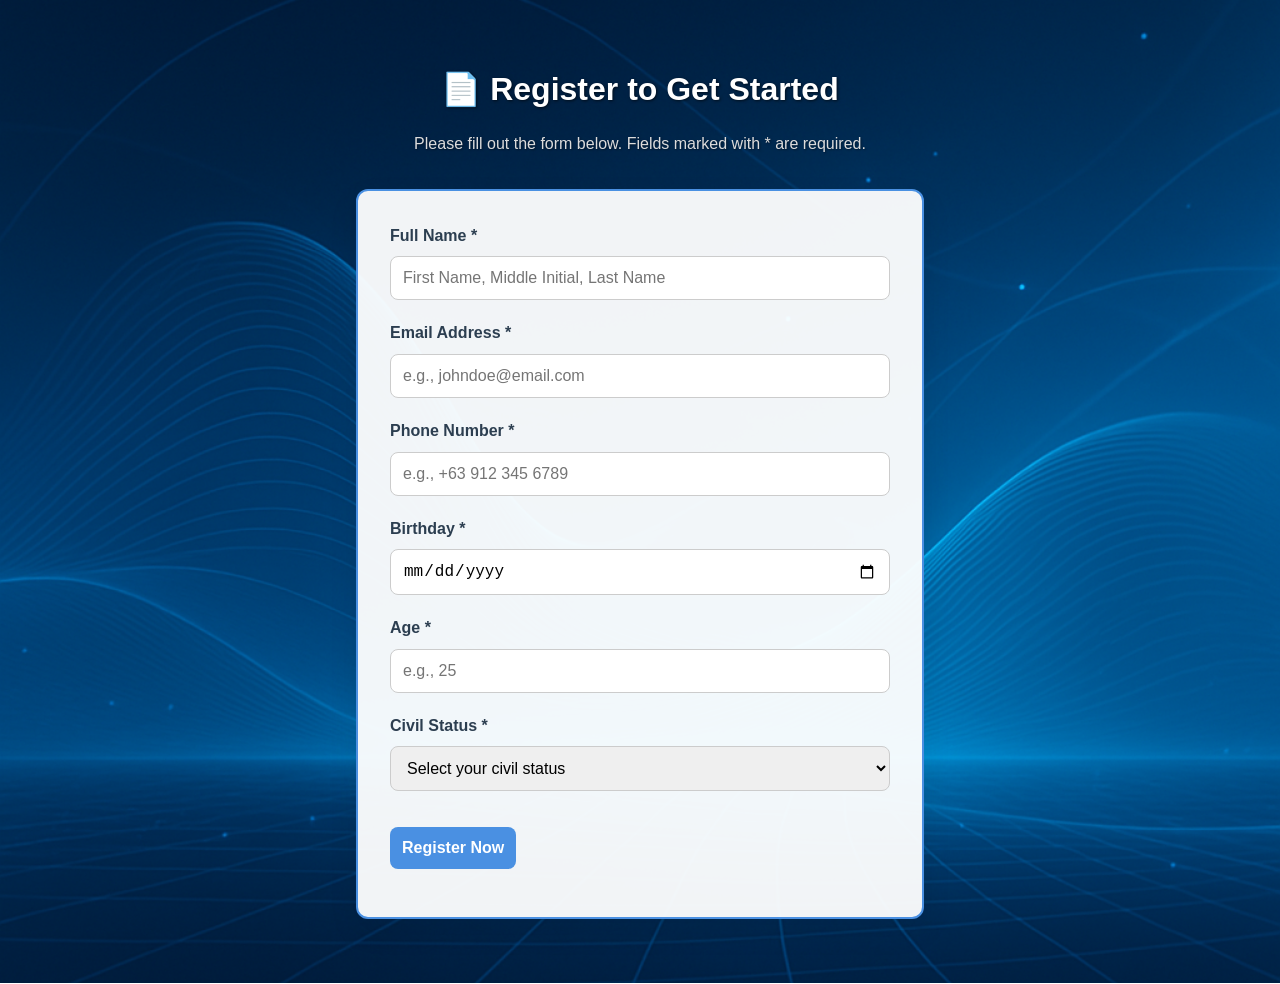
==== index.html @ 9e721e57 "updating the repo" ====
<!DOCTYPE html>
<html lang="en">
<head>
  <meta charset="UTF-8" />
  <title>User Registration</title>
  <link rel="stylesheet" href="styles.css" />
</head>
<body>
  <div class="container">
    <h2 class="form-title">📄 Register to Get Started
    </h2>
    <p class="form-subtitle">
      Please fill out the form below. Fields marked with * are required.
    </p>

    <form id="registerForm" class="card emphasized">
      <div class="form-group">
        <label for="name">Full Name *</label>
        <input type="text" id="name" placeholder="First Name, Middle Initial, Last Name" required />
      </div>

      <div class="form-group">
        <label for="email">Email Address *</label>
        <input type="email" id="email" placeholder="e.g., johndoe@email.com" required />
      </div>

      <div class="form-group">
        <label for="phone">Phone Number *</label>
        <input type="tel" id="phone" placeholder="e.g., +63 912 345 6789" required />
      </div>

      <div class="form-group">
        <label for="birthday">Birthday *</label>
        <input type="date" id="birthday" required />
      </div>

      <div class="form-group">
        <label for="age">Age *</label>
        <input type="number" id="age" placeholder="e.g., 25" required />
      </div>

      <div class="form-group">
        <label for="civilStatus">Civil Status *</label>
        <select id="civilStatus" required>
          <option value="" disabled selected>Select your civil status</option>
          <option value="Single">Single</option>
          <option value="Married">Married</option>
          <option value="Widowed">Widowed</option>
          <option value="Separated">Separated</option>
        </select>
      </div>

      <button type="submit">Register Now</button>
      <div id="message" class="message"></div>
    </form>
  </div>

  <script>
    const webhookUrl = 'https://jjquintanilla.app.n8n.cloud/webhook/registration';

    document.getElementById('registerForm').addEventListener('submit', function (e) {
      e.preventDefault();

      const name = document.getElementById('name').value.trim();
      const email = document.getElementById('email').value.trim();
      const phone = document.getElementById('phone').value.trim();
      const birthday = document.getElementById('birthday').value.trim();
      const age = document.getElementById('age').value.trim();
      const civilStatus = document.getElementById('civilStatus').value;
      const messageEl = document.getElementById('message');

      messageEl.innerHTML = '';
      messageEl.className = 'message';

      fetch(webhookUrl, {
        method: 'POST',
        headers: { 'Content-Type': 'application/json' },
        body: JSON.stringify({ name, email, phone, birthday, age, civilStatus })
      })
        .then(res => {
          if (res.redirected) {
            window.location.href = res.url;
            return;
          }
          return res.ok ? res.json().catch(() => ({})) : Promise.reject(res);
        })
        .then(() => {
          messageEl.classList.add('success');
          messageEl.innerText = '✅ Success! Confirmation email sent.';
          document.getElementById('registerForm').reset();
        })
        .catch(() => {
          messageEl.classList.add('error');
          messageEl.innerText = '❌ Something went wrong. Please try again.';
        });
    });
  </script>
</body>
</html>
---- styles.css ----
* {
    box-sizing: border-box;
  }
  
  body {
    font-family: 'Segoe UI', sans-serif;
    margin: 0;
    padding: 0;
    background: url('Public/background.png') no-repeat center center fixed;
    background-size: cover;
    line-height: 1.6;
  }
  
  .container {
    max-width: 600px;
    margin: 4rem auto;
    padding: 0 1rem;
  }
  
  .form-title {
    text-align: center;
    font-size: 2rem;
    color: #ffffff;
    text-shadow: 1px 1px 3px rgba(0, 0, 0, 0.6);
    margin-bottom: 0.5rem;
  }
  
  .form-subtitle {
    text-align: center;
    font-size: 1rem;
    color: #dcdcdc;
    text-shadow: 1px 1px 2px rgba(0, 0, 0, 0.4);
    margin-bottom: 2rem;
  }
  
  .card,
  .success-card {
    background: rgba(255, 255, 255, 0.95);
    padding: 2rem;
    border-radius: 0.75rem;
    box-shadow: 0 8px 20px rgba(0, 0, 0, 0.08);
  }
  
  .emphasized {
    border: 2px solid #4a90e2;
    transition: box-shadow 0.3s ease;
  }
  
  .emphasized:hover {
    box-shadow: 0 0 20px rgba(74, 144, 226, 0.3);
  }
  
  .form-group {
    display: flex;
    flex-direction: column;
    gap: 0.5rem;
    margin-bottom: 1.25rem;
  }
  
  label {
    font-weight: 600;
    color: #2c3e50;
  }
  
  input,
  select,
  button {
    font-size: 1rem;
    padding: 0.75rem;
    border-radius: 0.5rem;
    transition: all 0.2s ease;
  }
  
  input,
  select {
    border: 1px solid #ccc;
  }
  
  input:focus,
  select:focus {
    border-color: #4a90e2;
    outline: none;
  }
  
  button {
    font-weight: bold;
    color: #fff;
    background-color: #4a90e2;
    border: none;
    cursor: pointer;
    margin-top: 1rem;
  }
  
  button:hover {
    background-color: #357ac9;
  }
  
  .message {
    margin-top: 1rem;
    font-size: 0.95rem;
    text-align: center;
  }
  
  .success {
    color: green;
  }
  
  .error {
    color: red;
  }
  /* Ensure same white background card with slight transparency */
.card,
.success-card {
  background: rgba(255, 255, 255, 0.95);
  padding: 2rem;
  border-radius: 0.75rem;
  box-shadow: 0 12px 30px rgba(0, 0, 0, 0.08);
}

/* Match green tone and shadow for success card */
.success-card {
  border: 2px solid #357ac9;
  box-shadow: 0 0 15px rgba(67, 160, 71, 0.2);
  text-align: center;
}

.success-card h2 {
  color: #4a90e2;
  text-shadow: 1px 1px 2px rgba(0, 0, 0, 0.1);
}

/* Match the green button to the verified message */
.success-card button {
  background-color: #4a90e2;;
  color: white;
  border: none;
  font-weight: bold;
  padding: 0.75rem 1.5rem;
  border-radius: 6px;
  font-size: 1rem;
  cursor: pointer;
  transition: background-color 0.3s ease;
}

.success-card button:hover {
  background-color: #357ac9;
}
.form-subtitle-1 {
    text-align: center;
    color: #2c2727;
    font-size: 1.05rem;
    font-weight: 400;
    margin-top: -10px;
    margin-bottom: 2rem;
    text-shadow: 1px 1px 2px rgba(0, 0, 0, 0.4);
  }
  
  .underage-card {
    text-align: center;
    background-color: rgba(255, 255, 255, 0.95);
    padding: 40px 30px;
    border: 2px solid #e53935;
    box-shadow: 0 0 20px rgba(229, 57, 53, 0.15);
  }
  
  .underage-card h2 {
    color: #e53935;
  }
  
  .underage-card button {
    background-color: #e53935;
    color: white;
    padding: 12px 20px;
    font-weight: bold;
    border-radius: 6px;
    border: none;
    cursor: pointer;
    transition: background-color 0.3s;
  }
  
  .underage-card button:hover {
    background-color: #c62828;
  }
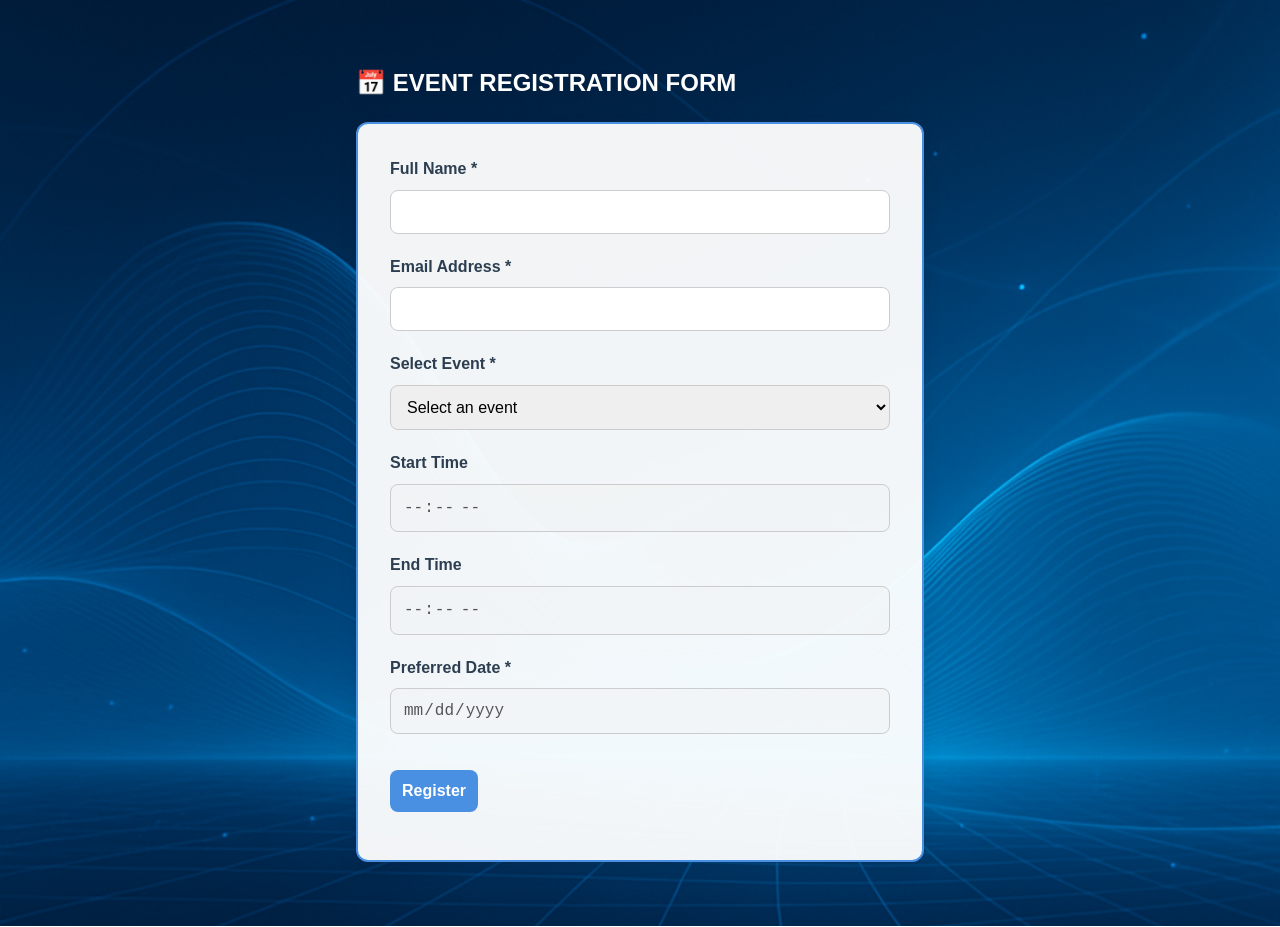
==== commit 94baf14e: "updated nodes" ====
--- a/index.html
+++ b/index.html
@@ -2,98 +2,55 @@
 <html lang="en">
 <head>
   <meta charset="UTF-8" />
-  <title>User Registration</title>
+  <title>Event Registration</title>
   <link rel="stylesheet" href="styles.css" />
 </head>
 <body>
   <div class="container">
-    <h2 class="form-title">📄 Register to Get Started
-    </h2>
-    <p class="form-subtitle">
-      Please fill out the form below. Fields marked with * are required.
-    </p>
-
-    <form id="registerForm" class="card emphasized">
+    <h2>📅 EVENT REGISTRATION FORM</h2>
+    <form id="eventForm" class="card emphasized">
       <div class="form-group">
         <label for="name">Full Name *</label>
-        <input type="text" id="name" placeholder="First Name, Middle Initial, Last Name" required />
+        <input type="text" id="name" required />
       </div>
 
       <div class="form-group">
         <label for="email">Email Address *</label>
-        <input type="email" id="email" placeholder="e.g., johndoe@email.com" required />
+        <input type="email" id="email" required />
       </div>
 
       <div class="form-group">
-        <label for="phone">Phone Number *</label>
-        <input type="tel" id="phone" placeholder="e.g., +63 912 345 6789" required />
+        <label for="event">Select Event *</label>
+        <select id="event" required>
+          <option value="" disabled selected>Select an event</option>
+          <option value="Web Dev Bootcamp">Web Dev Bootcamp</option>
+          <option value="AI Intro Session">AI Intro Session</option>
+          <option value="UI/UX Masterclass">UI/UX Masterclass</option>
+        </select>
       </div>
 
       <div class="form-group">
-        <label for="birthday">Birthday *</label>
-        <input type="date" id="birthday" required />
+        <label for="startTime">Start Time</label>
+        <input type="time" id="startTime" disabled />
+      </div>
+      
+      <div class="form-group">
+        <label for="endTime">End Time</label>
+        <input type="time" id="endTime" disabled />
+      </div>
+      
+      
+
+      <div class="form-group">
+        <label for="date">Preferred Date *</label>
+        <input type="date" id="date" required disabled />
       </div>
 
-      <div class="form-group">
-        <label for="age">Age *</label>
-        <input type="number" id="age" placeholder="e.g., 25" required />
-      </div>
-
-      <div class="form-group">
-        <label for="civilStatus">Civil Status *</label>
-        <select id="civilStatus" required>
-          <option value="" disabled selected>Select your civil status</option>
-          <option value="Single">Single</option>
-          <option value="Married">Married</option>
-          <option value="Widowed">Widowed</option>
-          <option value="Separated">Separated</option>
-        </select>
-      </div>
-
-      <button type="submit">Register Now</button>
-      <div id="message" class="message"></div>
+      <button type="submit">Register</button>
+      <div id="responseMessage" class="message"></div>
     </form>
   </div>
 
-  <script>
-    const webhookUrl = 'https://jjquintanilla.app.n8n.cloud/webhook/registration';
-
-    document.getElementById('registerForm').addEventListener('submit', function (e) {
-      e.preventDefault();
-
-      const name = document.getElementById('name').value.trim();
-      const email = document.getElementById('email').value.trim();
-      const phone = document.getElementById('phone').value.trim();
-      const birthday = document.getElementById('birthday').value.trim();
-      const age = document.getElementById('age').value.trim();
-      const civilStatus = document.getElementById('civilStatus').value;
-      const messageEl = document.getElementById('message');
-
-      messageEl.innerHTML = '';
-      messageEl.className = 'message';
-
-      fetch(webhookUrl, {
-        method: 'POST',
-        headers: { 'Content-Type': 'application/json' },
-        body: JSON.stringify({ name, email, phone, birthday, age, civilStatus })
-      })
-        .then(res => {
-          if (res.redirected) {
-            window.location.href = res.url;
-            return;
-          }
-          return res.ok ? res.json().catch(() => ({})) : Promise.reject(res);
-        })
-        .then(() => {
-          messageEl.classList.add('success');
-          messageEl.innerText = '✅ Success! Confirmation email sent.';
-          document.getElementById('registerForm').reset();
-        })
-        .catch(() => {
-          messageEl.classList.add('error');
-          messageEl.innerText = '❌ Something went wrong. Please try again.';
-        });
-    });
-  </script>
+  <script src="main.js"></script>
 </body>
-</html>+</html>
--- a/styles.css
+++ b/styles.css
@@ -15,6 +15,7 @@
     max-width: 600px;
     margin: 4rem auto;
     padding: 0 1rem;
+    color: #ffffff;
   }
   
   .form-title {
@@ -109,76 +110,3 @@
     color: red;
   }
   /* Ensure same white background card with slight transparency */
-.card,
-.success-card {
-  background: rgba(255, 255, 255, 0.95);
-  padding: 2rem;
-  border-radius: 0.75rem;
-  box-shadow: 0 12px 30px rgba(0, 0, 0, 0.08);
-}
-
-/* Match green tone and shadow for success card */
-.success-card {
-  border: 2px solid #357ac9;
-  box-shadow: 0 0 15px rgba(67, 160, 71, 0.2);
-  text-align: center;
-}
-
-.success-card h2 {
-  color: #4a90e2;
-  text-shadow: 1px 1px 2px rgba(0, 0, 0, 0.1);
-}
-
-/* Match the green button to the verified message */
-.success-card button {
-  background-color: #4a90e2;;
-  color: white;
-  border: none;
-  font-weight: bold;
-  padding: 0.75rem 1.5rem;
-  border-radius: 6px;
-  font-size: 1rem;
-  cursor: pointer;
-  transition: background-color 0.3s ease;
-}
-
-.success-card button:hover {
-  background-color: #357ac9;
-}
-.form-subtitle-1 {
-    text-align: center;
-    color: #2c2727;
-    font-size: 1.05rem;
-    font-weight: 400;
-    margin-top: -10px;
-    margin-bottom: 2rem;
-    text-shadow: 1px 1px 2px rgba(0, 0, 0, 0.4);
-  }
-  
-  .underage-card {
-    text-align: center;
-    background-color: rgba(255, 255, 255, 0.95);
-    padding: 40px 30px;
-    border: 2px solid #e53935;
-    box-shadow: 0 0 20px rgba(229, 57, 53, 0.15);
-  }
-  
-  .underage-card h2 {
-    color: #e53935;
-  }
-  
-  .underage-card button {
-    background-color: #e53935;
-    color: white;
-    padding: 12px 20px;
-    font-weight: bold;
-    border-radius: 6px;
-    border: none;
-    cursor: pointer;
-    transition: background-color 0.3s;
-  }
-  
-  .underage-card button:hover {
-    background-color: #c62828;
-  }
-  
